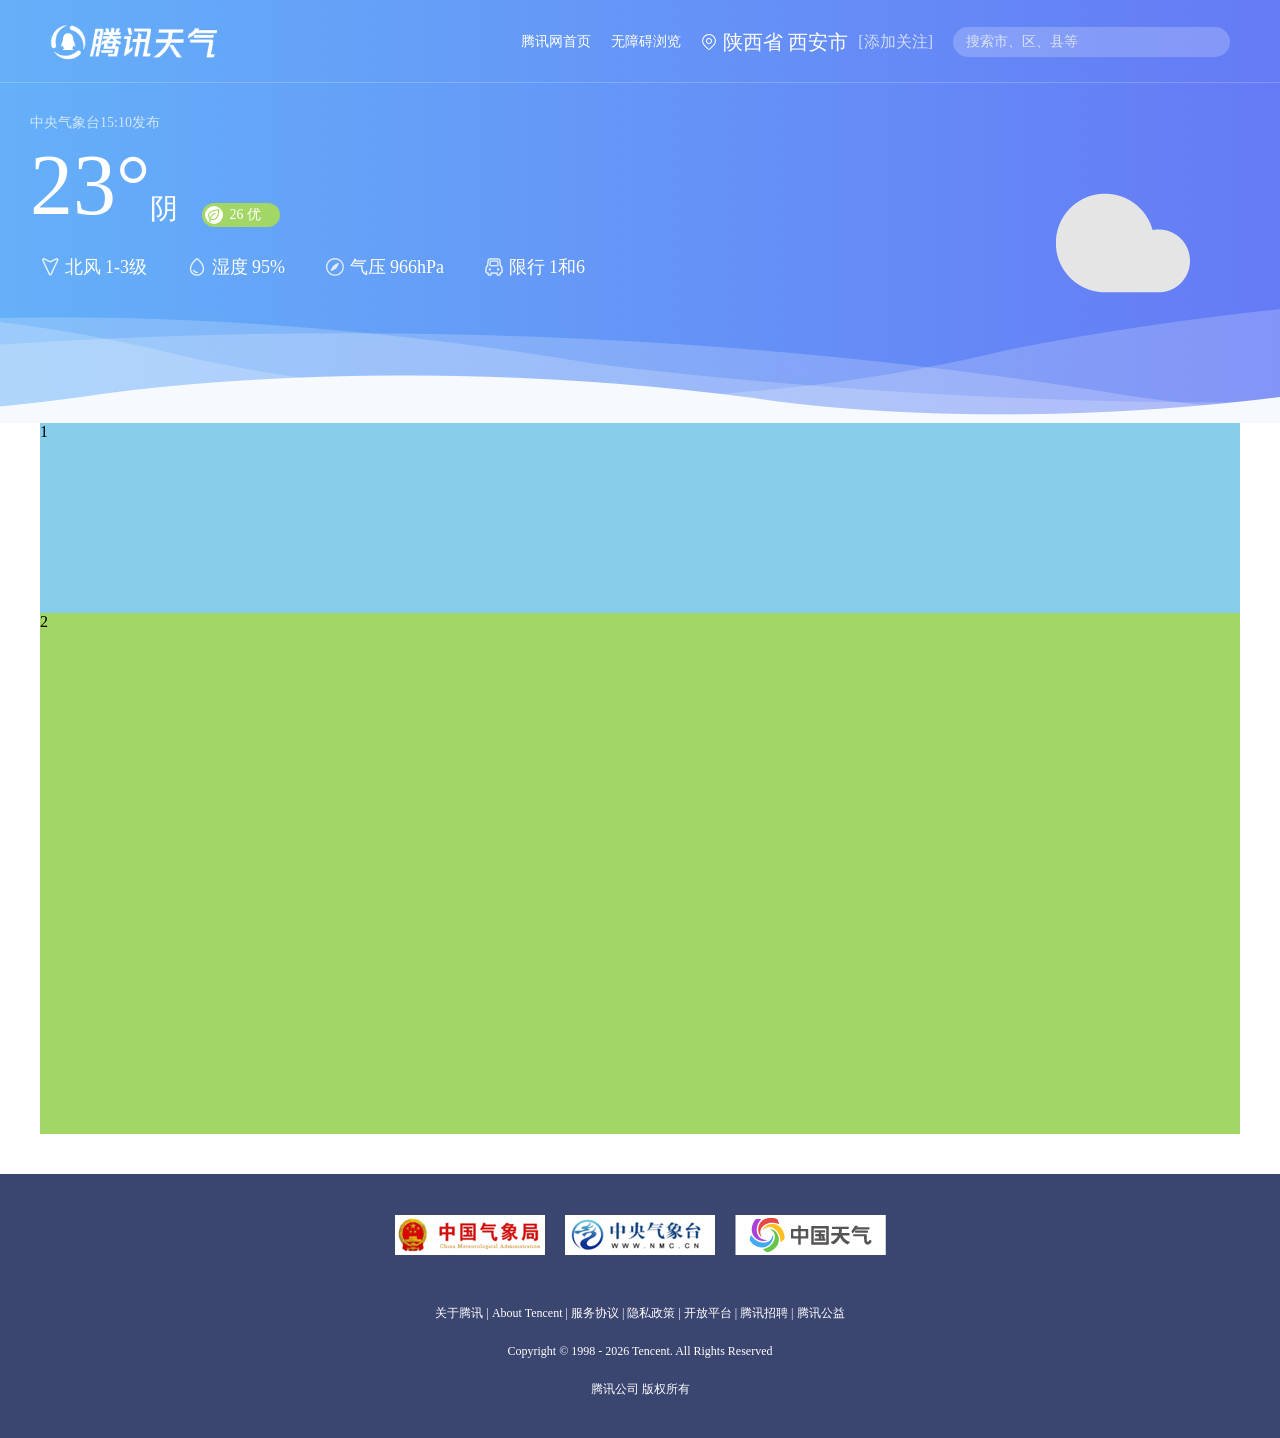
==== index.html @ c6737de8 "first commit" ====
<!DOCTYPE html>
<html lang="en">

<head>
  <meta charset="UTF-8">
  <meta name="viewport" content="width=device-width, initial-scale=1.0">
  <title>腾讯天气</title>
  <link rel="stylesheet" href="./index.css">
</head>

<body>
  <div class="containermax">
    <div class="container0">
      <div class="header">
        <div class="container">
          <div class="header-left">
            <img src="./img/weatherheadLogo.webp" alt="logo" id="logo">
          </div>
          <div class="header-right">
            <a href="//www.qq.com" style="font-size: 14px;">腾讯网首页</a>
            <a href="#" style="font-size: 14px;">无障碍浏览</a>
            <div class="show">
              <img src="./img/1630660669191.png" class="show-icon" alt="">
              <p class="txt-cur-location">陕西省 西安市</p>
              <p class="attention">[添加关注]</p>
            </div>
            <div class="search">
              <input class="search-input" type="text" placeholder="搜索市、区、县等">
            </div>
          </div>
        </div>
      </div>
      <div class="content-wrap">
        <p id="pubTime">中央气象台15:10发布</p>
        <div id="ct-main">
          <p id="temperature">23°</p>
          <p id="weather">阴</p>
          <div class="idlevel">
            <p class="info-aqi">
              <span class="aqi-icon"></span>
              <span class="aqi-num">26</span>
              <span class="aqi-level">优</span>
            </p>
          </div>
        </div>
        <div class="other">
          <p class="item">
            <img src="./img/箭头.png" alt="">
            <span class="txt">北风&nbsp;1-3级</span>
          </p>
          <p class="item">
            <img src="./img/雨滴.png" alt="">
            <span class="txt">湿度&nbsp;95%</span>
          </p>
          <p class="item">
            <img src="./img/气压.png" alt="">
            <span class="txt">气压&nbsp;966hPa</span>
          </p>
          <p class="item">
            <img src="./img/小车.png" alt="">
            <span class="txt">限行&nbsp;1和6</span>
          </p>
        </div>
        <div class="picture">
          <img src="./img/多云.png" alt="">
        </div>
      </div>
    </div>
    <div class="container1">
      1
    </div>
    <div class="container2">
      2
    </div>
    <div class="footer">
      <div class="sponsors">
        <a href="http://www.cma.gov.cn/ " target="_blank">
          <img src="./img/中国气象局.png">
        </a>
        <a href="http://www.nmc.cn/" target="_blank">
          <img src="./img/中央气象台.png">
        </a>
        <a href="http://www.weather.com.cn/" target="_blank">
          <img src="./img/中国天气.png">
        </a>
      </div>
      <div class="tocopyright">
        <div>
          <a href="http://www.tencent.com/" target="_blank" rel="nofollow">关于腾讯</a>
          <span> | </span>
          <a href="http://www.tencent.com/index_e.shtml" target="_blank" rel="nofollow">About Tencent</a>
          <span> | </span>
          <a href="http://new.qq.com/static/contract.shtml" target="_blank" rel="nofollow">服务协议</a>
          <span> | </span>
          <a href="https://privacy.qq.com/mb/policy/tencent-privacypolicy" target="_blank" rel="nofollow">隐私政策</a>
          <span> | </span>
          <a href="http://open.qq.com/" target="_blank" rel="nofollow">开放平台</a>
          <span> | </span>
          <a href="http://hr.tencent.com/" target="_blank" rel="nofollow">腾讯招聘</a>
          <span> | </span>
          <a href="http://gongyi.qq.com/" target="_blank" rel="nofollow">腾讯公益</a>
        </div>
        <div class="en">Copyright © 1998 - 2026 Tencent. All Rights Reserved</div>
        <div>
          <a href="http://www.tencent.com/" target="_blank" rel="nofollow">腾讯公司</a>
          <a href="http://www.tencent.com/zh-cn/le/copyrightstatement.shtml" target="_blank" rel="nofollow">版权所有</a>
        </div>
      </div>
    </div>
  </div>
</body>

</html>
---- index.css ----
* {
  margin: 0;
  padding: 0;
}

a {
  color: #fff;
  text-decoration: none;
}

.containermax {
  width: 100%;
  min-height: 450px;
}

.containermax .container0 {
  background: url(./img/background.jpg) no-repeat center center;
}

.header {
  text-align: right;
  padding-top: 22px;
  height: 60px;
  /* vertical-align: middle; */
  position: relative;
  /* background: linear-gradient(90deg, #60bfff 0%, #4088f8 100%); */
  border-bottom: .1px solid rgba(255, 255, 255, 0.2);
}

.container {
  width: 1200px;
  margin: 0 auto;
  display: flex;
  align-items: center;
  justify-content: space-between;
}

.header-left {
  display: flex;
  align-items: center;
  margin-left: 10px;
}

.header-right {
  display: flex;
  align-items: center;
  gap: 20px;
  margin-right: 10px;
}

#logo {
  height: 40px;
}

.show {
  display: flex;
  align-items: center;
  font-size: 16px;
  color: #fff;
}

.show-icon {
  margin-right: 6px;
}

.show .txt-cur-location {
  font-size: 20px;
  margin-right: 10px;
}

.show .attention {
  color: rgba(255, 255, 255, 0.7);
}

.search .search-input {
  font-family: "Microsoft Yahei";
  border: none;
  background: rgba(255, 255, 255, 0.2);
  border-radius: 49px;
  padding: 5px 13px;
  width: 251px;
  height: 20px;
  color: rgba(255, 255, 255, 0.7);
  line-height: 20px;
  font-size: 14px;
  outline: none;
}

input::placeholder {
  color: rgba(255, 255, 255, 0.7);
}

.containermax .content-wrap {
  /* display: flex; */
  width: 1200px;
  margin: 0 auto;
  height: 310px;
  position: relative;
}

.containermax .content-wrap p#pubTime {
  font-size: 14px;
  color: rgba(255, 255, 255, 0.7);
  height: 19px;
  line-height: 19px;
  margin-bottom: 10px;
  margin-left: -10px;
  margin-top: 30px;
}

#ct-main {
  display: flex;
  /* height: 76px; */
  margin-bottom: 32px;
  vertical-align: bottom;
  /* justify-content: center; */
  margin-left: -10px;
  margin-top: 10px;
}

#ct-main p#temperature {
  display: inline-block;
  font-size: 86px;
  color: #fff;
  height: 86px;
  line-height: 86px;
}

#ct-main p#weather {
  /* display: inline-block; */
  font-size: 28px;
  color: #fff;
  /* line-height: 45px; */
  /* height: 45px; */
  margin-right: 24px;
  /* margin-bottom: 2px; */
  /* margin-bottom: 0px; */
  align-self: flex-end;
}


#ct-main .idlevel {
  display: inline-block;
  position: relative;
  margin-right: 24px;
  cursor: pointer;
  /* background-color: #a3d765; */
  align-self: flex-end;
}

#ct-main .idlevel .info-aqi {
  display: inline-flex;
  align-items: center;
  width: 65px;
  border-radius: 18px;
  font-size: 14px;
  color: #fff;
  background-color: #a3d765;
  padding: 3px 10px 3px 3px;
}

#ct-main .idlevel .info-aqi .aqi-icon {
  width: 18px;
  height: 18px;
  background-image: url(./img/1630660670276.png);
  background-color: #fff;
  background-repeat: no-repeat;
  background-position: center;
  border-radius: 50%;
  margin-right: 6px;
}

#ct-main .idlevel .info-aqi .aqi-num {
  margin-right: 4px;
}

.other {
  display: flex;
  align-items: center;
  gap: 40px;
  margin-top: -5px;
  color: #fff;
  font-size: 18px;
}

.other img,
.other span {
  vertical-align: middle;
}

.content-wrap .picture {
  width: 134px;
  height: 134px;
  position: absolute;
  right: 50px;
  top: 130px;
  transform: translateY(-50%);
}

.container1 {
  width: 1200px;
  height: 190px;
  margin: 0 auto;
  background-color: skyblue;
}

.container2 {
  width: 1200px;
  height: 521px;
  margin: 0 auto;
  background-color: #a3d765;
}

.footer {
  height: 264px;
  margin-top: 40px;
  background-color: #3a4570;
}

.footer .sponsors {
  width: 1260px;
  margin: 0 auto;
  height: 125px;
  display: flex;
  align-items: center;
  justify-content: center;
  gap: 20px;
}

.tocopyright {
  width: 960px;
  margin: 0 auto;
  font-size: 12px;
  line-height: 28px;
  text-align: center;
}

.tocopyright span {
  color: #fff;
}

.tocopyright .en {
  color: #fff;
  margin-top: 10px;
  margin-bottom: 10px;
}
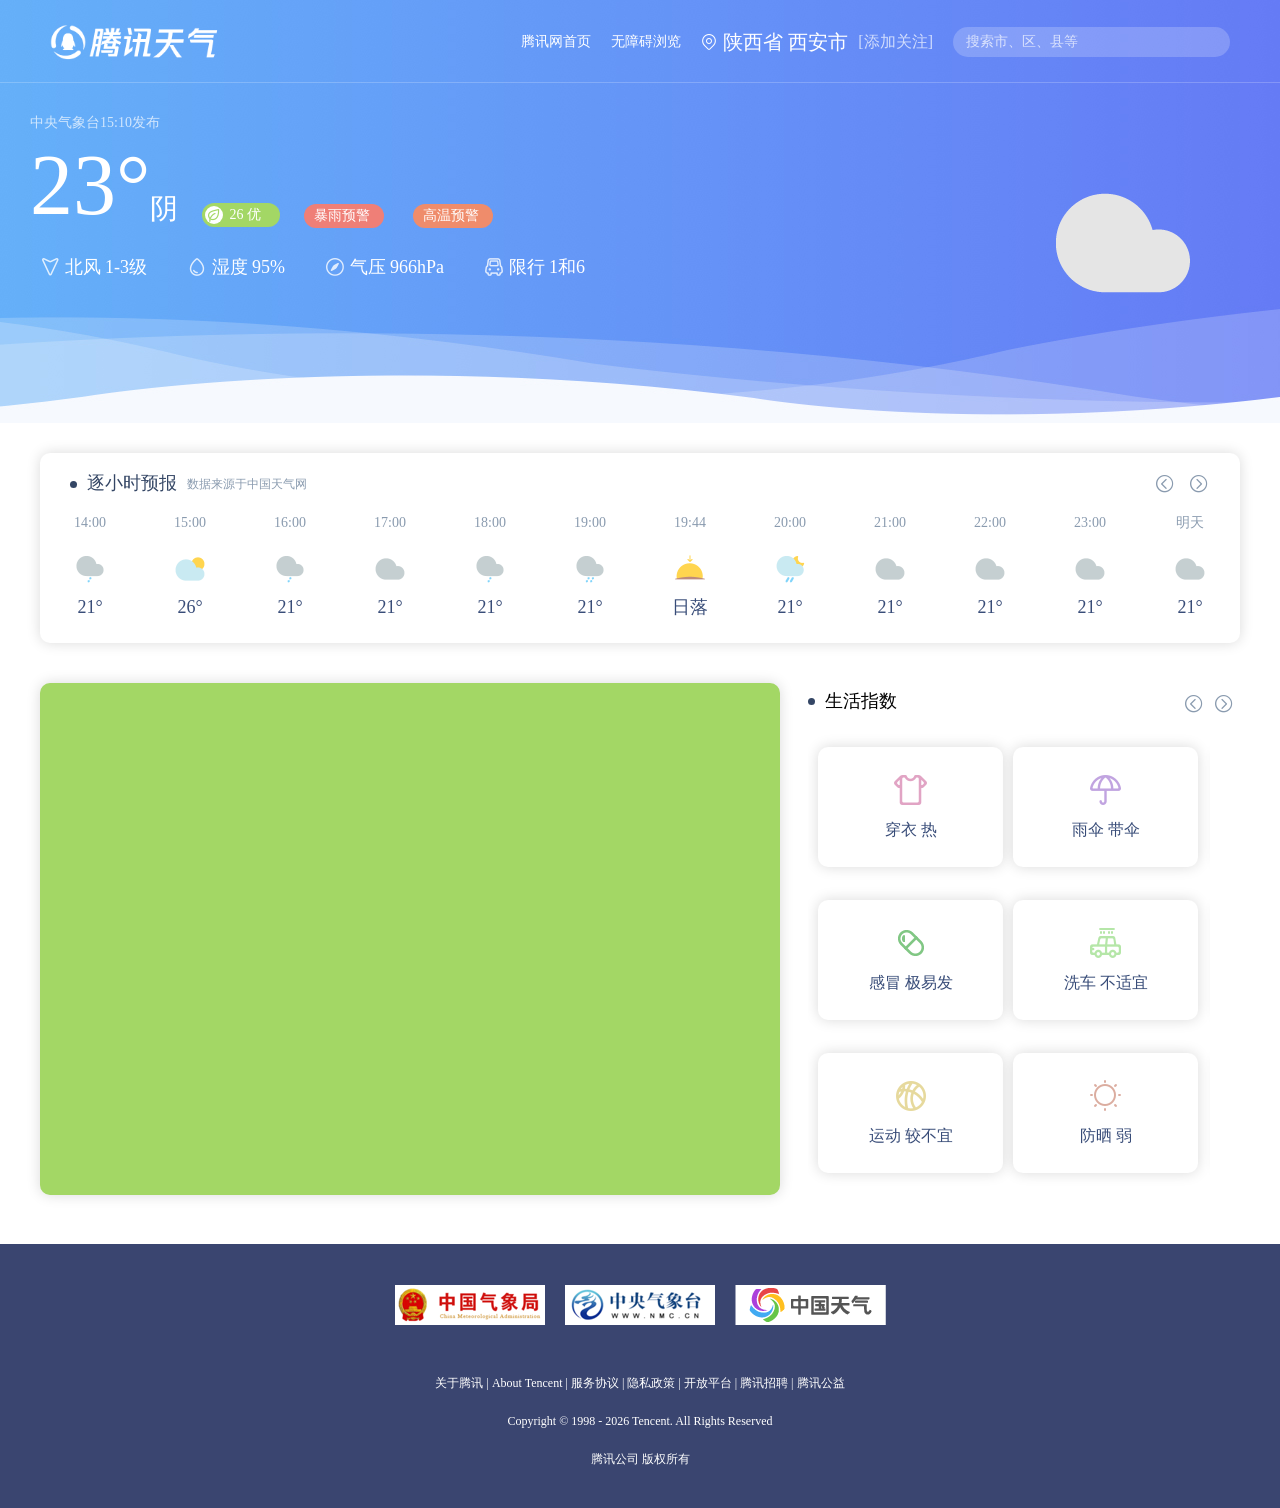
==== commit 922a6cbb: "完成24小时天气，生活指数的css和js部分" ====
--- a/index.html
+++ b/index.html
@@ -6,6 +6,7 @@
   <meta name="viewport" content="width=device-width, initial-scale=1.0">
   <title>腾讯天气</title>
   <link rel="stylesheet" href="./index.css">
+  <link rel="stylesheet" href="./download (9)/font_5219262_quy645chwq/iconfont.css">
 </head>
 
 <body>
@@ -40,6 +41,19 @@
               <span class="aqi-icon"></span>
               <span class="aqi-num">26</span>
               <span class="aqi-level">优</span>
+            </p>
+          </div>
+          <div class="idlevel">
+            <p class="info-aqi rainn">
+              <!-- <span class="aqi-icon"></span> -->
+              <span class="aqi-num">暴雨预警</span>
+            </p>
+          </div>
+          <div class="idlevel">
+            <p class="info-aqi shinee">
+              <!-- <span class="aqi-icon"></span> -->
+              <span class="aqi-num">高温预警</span>
+              <!-- <span class="aqi-level">优</span> -->
             </p>
           </div>
         </div>
@@ -62,16 +76,291 @@
           </p>
         </div>
         <div class="picture">
-          <img src="./img/多云.png" alt="">
+          <img src="./img/大多云.png" alt="">
         </div>
       </div>
     </div>
+
     <div class="container1">
-      1
+      <div class="containerheader">
+        <div class="ctheaderleft">
+          <div class="circle"></div>
+          <h2 id="title">逐小时预报</h2>
+          <a class="txt-source" href="http://www.weather.com.cn/" target="_blank">数据来源于中国天气网</a>
+        </div>
+        <div class="ctheaderright">
+          <span class="iconfont icon-a-danjiantoudaiquanzuo"></span>
+          <span class="iconfont icon-a-danjiantoudaiquanyou"></span>
+        </div>
+      </div>
+      <div class="containerbody">
+        <ol class="ls-weather">
+          <li class="item">
+            <p class="text-time">14:00</p>
+            <img src="./img/weatherday/07小雨.png" alt="小雨" title="小雨" class="icon">
+            <p class="txt-degree">21°</p>
+          </li>
+          <li class="item">
+            <p class="text-time">15:00</p>
+            <img src="./img/weatherday/01多云.png" alt="多云" title="多云" class="icon">
+            <p class="txt-degree">26°</p>
+          </li>
+          <li class="item">
+            <p class="text-time">16:00</p>
+            <img src="./img/weatherday/07小雨.png" alt="小雨" title="小雨" class="icon">
+            <p class="txt-degree">21°</p>
+          </li>
+          <li class="item">
+            <p class="text-time">17:00</p>
+            <img src="./img/weatherday/02阴.png" alt="阴" title="阴" class="icon">
+            <p class="txt-degree">21°</p>
+          </li>
+          <li class="item">
+            <p class="text-time">18:00</p>
+            <img src="./img/weatherday/07小雨.png" alt="小雨" title="小雨" class="icon">
+            <p class="txt-degree">21°</p>
+          </li>
+          <li class="item">
+            <p class="text-time">19:00</p>
+            <img src="./img/weatherday/08中雨.png" alt="中雨" title="中雨" class="icon">
+            <p class="txt-degree">21°</p>
+          </li>
+          <li class="item">
+            <p class="text-time">19:44</p>
+            <img src="./img/set.png" alt="日落" title="日落" class="icon">
+            <p class="txt-degree">日落</p>
+          </li>
+          <li class="item">
+            <p class="text-time">20:00</p>
+            <img src="./img/weathernight/03阵雨.png" alt="阵雨" title="阵雨" class="icon">
+            <p class="txt-degree">21°</p>
+          </li>
+          <li class="item">
+            <p class="text-time">21:00</p>
+            <img src="./img/weathernight/02阴.png" alt="阴" title="阴" class="icon">
+            <p class="txt-degree">21°</p>
+          </li>
+          <li class="item">
+            <p class="text-time">22:00</p>
+            <img src="./img/weathernight/02阴.png" alt="阴" title="阴" class="icon">
+            <p class="txt-degree">21°</p>
+          </li>
+          <li class="item">
+            <p class="text-time">23:00</p>
+            <img src="./img/weathernight/02阴.png" alt="阴" title="阴" class="icon">
+            <p class="txt-degree">21°</p>
+          </li>
+          <li class="item">
+            <p class="text-time">明天</p>
+            <img src="./img/weathernight/02阴.png" alt="阴" title="阴" class="icon">
+            <p class="txt-degree">21°</p>
+          </li>
+          <li class="item">
+            <p class="text-time">01:00</p>
+            <img src="./img/weathernight/02阴.png" alt="阴" title="阴" class="icon">
+            <p class="txt-degree">21°</p>
+          </li>
+          <li class="item">
+            <p class="text-time">02:00</p>
+            <img src="./img/weathernight/02阴.png" alt="阴" title="阴" class="icon">
+            <p class="txt-degree">21°</p>
+          </li>
+          <li class="item">
+            <p class="text-time">03:00</p>
+            <img src="./img/weathernight/02阴.png" alt="阴" title="阴" class="icon">
+            <p class="txt-degree">21°</p>
+          </li>
+          <li class="item">
+            <p class="text-time">04:00</p>
+            <img src="./img/weathernight/02阴.png" alt="阴" title="阴" class="icon">
+            <p class="txt-degree">21°</p>
+          </li>
+          <li class="item">
+            <p class="text-time">05:00</p>
+            <img src="./img/weathernight/02阴.png" alt="阴" title="阴" class="icon">
+            <p class="txt-degree">21°</p>
+          </li>
+          <li class="item">
+            <p class="text-time">05:59</p>
+            <img src="./img/rise.png" alt="日出" title="日出" class="icon">
+            <p class="txt-degree">日出</p>
+          </li>
+          <li class="item">
+            <p class="text-time">06:00</p>
+            <img src="./img/weatherday/02阴.png" alt="阴" title="阴" class="icon">
+            <p class="txt-degree">21°</p>
+          </li>
+          <li class="item">
+            <p class="text-time">07:00</p>
+            <img src="./img/weatherday/01多云.png" alt="多云" title="多云" class="icon">
+            <p class="txt-degree">21°</p>
+          </li>
+          <li class="item">
+            <p class="text-time">08:00</p>
+            <img src="./img/weatherday/01多云.png" alt="多云" title="多云" class="icon">
+            <p class="txt-degree">21°</p>
+          </li>
+          <li class="item">
+            <p class="text-time">09:00</p>
+            <img src="./img/weatherday/00晴.png" alt="晴" title="晴" class="icon">
+            <p class="txt-degree">21°</p>
+          </li>
+          <li class="item">
+            <p class="text-time">10:00</p>
+            <img src="./img/weatherday/00晴.png" alt="晴" title="晴" class="icon">
+            <p class="txt-degree">21°</p>
+          </li>
+          <li class="item">
+            <p class="text-time">11:00</p>
+            <img src="./img/weatherday/00晴.png" alt="晴" title="晴" class="icon">
+            <p class="txt-degree">21°</p>
+          </li>
+          <li class="item">
+            <p class="text-time">12:00</p>
+            <img src="./img/weatherday/00晴.png" alt="晴" title="晴" class="icon">
+            <p class="txt-degree">21°</p>
+          </li>
+          <li class="item">
+            <p class="text-time">13:00</p>
+            <img src="./img/weatherday/00晴.png" alt="晴" title="晴" class="icon">
+            <p class="txt-degree">21°</p>
+          </li>
+        </ol>
+      </div>
     </div>
+
     <div class="container2">
-      2
+      <div class="sevendays"></div>
+      <div class="living">
+        <div class="lvheader">
+          <div class="lvheaderleft">
+            <div class="circle"></div>
+            <h2 class="title">生活指数</h2>
+          </div>
+          <div class="lvheaderright">
+            <span class="iconfont icon-a-danjiantoudaiquanzuo"></span>
+            <span class="iconfont icon-a-danjiantoudaiquanyou"></span>
+          </div>
+        </div>
+        <div class="page-view">
+          <div class="page-wrapper">
+            <ul class="page" id="living1">
+              <li class="item odd">
+                <div class="sub">
+                  <img src="./img/chuanyi.png" alt="" class="icon">
+                  <p class="content">穿衣&nbsp;热</p>
+                </div>
+                <div class="detail">
+                  <div class="details">天气热，建议着短裙、短裤、短薄外套、T恤等夏季服装。</div>
+                </div>
+              </li>
+              <li class="item even">
+                <div class="sub">
+                  <img src="./img/yusan.png" alt="" class="icon">
+                  <p class="content">雨伞&nbsp;带伞</p>
+                </div>
+                <div class="detail">
+                  <div class="details">有降水，请带上雨伞，如果你喜欢雨中漫步，享受大自然给予的温馨和快乐，在短时间外出可收起雨伞。</div>
+                </div>
+              </li>
+              <li class="item odd">
+                <div class="sub">
+                  <img src="./img/ganmao.png" alt="" class="icon">
+                  <p class="content">感冒&nbsp;极易发</p>
+                </div>
+                <div class="detail">
+                  <div class="details">将有一次降温过程，且空气湿度较大，极易发生感冒，请特别注意增加衣服保暖防寒。</div>
+                </div>
+              </li>
+              <li class="item even">
+                <div class="sub">
+                  <img src="./img/car.png" alt="" class="icon">
+                  <p class="content">洗车&nbsp;不适宜</p>
+                </div>
+                <div class="detail">
+                  <div class="details">将有降水，不宜洗车，建议至少1天后再洗车。</div>
+                </div>
+              </li>
+              <li class="item odd">
+                <div class="sub">
+                  <img src="./img/ball.png" alt="" class="icon">
+                  <p class="content">运动&nbsp较不宜</p>
+                </div>
+                <div class="detail">
+                  <div class="details">有降水，推荐您在室内进行低强度运动；若坚持户外运动，须注意选择避雨防滑地点，并携带雨具。</div>
+                </div>
+              </li>
+              <li class="item even">
+                <div class="sub">
+                  <img src="./img/fangshai.png" alt="" class="icon">
+                  <p class="content">防晒&nbsp;弱</p>
+                </div>
+                <div class="detail">
+                  <div class="details">属弱紫外辐射天气，长期在户外，建议涂擦SPF在8-12之间的防晒护肤品。</div>
+                </div>
+              </li>
+            </ul>
+            <ul class="page" id="living2">
+              <li class="item odd">
+                <div class="sub">
+                  <img src="./img/diaoyu.png" alt="" class="icon">
+                  <p class="content">钓鱼&nbsp;较适宜</p>
+                </div>
+                <div class="detail">
+                  <div class="details">较适合垂钓，但天气稍热，会对垂钓产生一定的影响。</div>
+                </div>
+              </li>
+              <li class="item even">
+                <div class="sub">
+                  <img src="./img/travel.png" alt="" class="icon">
+                  <p class="content">旅游&nbsp;适宜</p>
+                </div>
+                <div class="detail">
+                  <div class="details">温度适宜，又有较弱降水和微风作伴，会给您的旅行带来意想不到的景象，适宜旅游，可不要错过机会呦！</div>
+                </div>
+              </li>
+              <li class="item odd">
+                <div class="sub">
+                  <img src="./img/jiaotong.png" alt="" class="icon">
+                  <p class="content">交通&nbsp;一般</p>
+                </div>
+                <div class="detail">
+                  <div class="details">有降水，路面湿滑，刹车距离延长，事故易发期，注意车距，务必小心驾驶。</div>
+                </div>
+              </li>
+              <li class="item even">
+                <div class="sub">
+                  <img src="./img/air.png" alt="" class="icon">
+                  <p class="content">空气污染扩散条件&nbsp;良</p>
+                </div>
+                <div class="detail">
+                  <div class="details">天气热，建议着短裙、短裤、短薄外套、T恤等夏季服装。</div>
+                </div>
+              </li>
+              <li class="item odd">
+                <div class="sub">
+                  <img src="./img/comfort.png" alt="" class="icon">
+                  <p class="content">舒适&nbsp;较不舒适</p>
+                </div>
+                <div class="detail">
+                  <div class="details">白天虽然有雨，但仍无法削弱较高气温带来的暑意，同时降雨造成湿度加大会您感到有些闷热，不很舒适。</div>
+                </div>
+              </li>
+              <li class="item even">
+                <div class="sub">
+                  <img src="./img/liangshai.png" alt="" class="icon">
+                  <p class="content">晾晒&nbsp;不宜</p>
+                </div>
+                <div class="detail">
+                  <div class="details">有降水，不适宜晾晒。若需要晾晒，请在室内准备出充足的空间。</div>
+                </div>
+              </li>
+            </ul>
+          </div>
+        </div>
+      </div>
     </div>
+
     <div class="footer">
       <div class="sponsors">
         <a href="http://www.cma.gov.cn/ " target="_blank">
@@ -108,6 +397,7 @@
       </div>
     </div>
   </div>
+  <script src="./index.js"></script>
 </body>
 
 </html>
--- a/index.css
+++ b/index.css
@@ -159,6 +159,34 @@
   padding: 3px 10px 3px 3px;
 }
 
+#ct-main .idlevel .rainn {
+  background-color: #ef7f77;
+  width: auto;
+  padding: 3px 10px;
+  text-align: center;
+}
+
+#ct-main .idlevel .rainn .aqi-num {
+  display: inline-block;
+  text-align: center;
+}
+
+#ct-main .idlevel .shinee {
+  background-color: #ef8c6b;
+  display: inline-block;
+  margin: 0 auto;
+  margin-left: 5px;
+  width: auto;
+  padding: 3px 10px;
+  text-align: center;
+}
+
+#ct-main .idlevel .shinee .aqi-num {
+  margin-right: 0;
+}
+
+
+
 #ct-main .idlevel .info-aqi .aqi-icon {
   width: 18px;
   height: 18px;
@@ -198,19 +226,331 @@
 }
 
 .container1 {
-  width: 1200px;
-  height: 190px;
-  margin: 0 auto;
-  background-color: skyblue;
-}
+  width: 1140px;
+  height: 143px;
+  margin: 30px auto 40px;
+  background-color: #fff;
+  border-radius: 10px;
+  box-shadow: 0 0 14px 0 rgba(0, 0, 0, 0.15);
+  padding: 20px 30px 27px;
+  overflow: hidden;
+}
+
+.container1 .containerheader {
+  display: flex;
+  align-items: center;
+  justify-content: space-between;
+}
+
+.container1 .containerheader .ctheaderleft {
+  display: flex;
+  align-items: center;
+}
+
+.container1 .containerheader .ctheaderleft .circle {
+  height: 7px;
+  width: 7px;
+  border-radius: 50%;
+  background-color: #344665;
+  margin-right: 10px;
+  margin-top: -20px;
+}
+
+.container1 .containerheader .ctheaderleft h2 {
+  font-size: 18px;
+  color: #344665;
+  height: 21px;
+  line-height: 21px;
+  margin-right: 10px;
+  margin-bottom: 22px;
+  font-weight: 450;
+}
+
+.container1 .containerheader .txt-source {
+  color: #8a9baf;
+  font-size: 12px;
+  height: 21px;
+  line-height: 21px;
+  margin-top: -20px;
+}
+
+.container1 .containerheader .ctheaderright .icon-a-danjiantoudaiquanzuo {
+  margin-right: 8px;
+  width: 22px;
+  height: 22px;
+  /* color: #344665; */
+  color: #8a9baf;
+  /* margin-top: -20px; */
+  position: relative;
+  top: -10px;
+  font-size: 22px;
+  cursor: pointer;
+}
+
+.container1 .containerheader .ctheaderright .icon-a-danjiantoudaiquanyou {
+  display: inline-block;
+  width: 22px;
+  height: 22px;
+  /* color: #344665; */
+  color: #8a9baf;
+  /* margin-top: -20px; */
+  position: relative;
+  top: -10px;
+  font-size: 22px;
+  cursor: pointer;
+}
+
+.container1 .containerheader .ctheaderright .icon-a-danjiantoudaiquanzuo:hover,
+.container1 .containerheader .ctheaderright .icon-a-danjiantoudaiquanyou:hover {
+  color: #333;
+}
+
+.containerbody {
+  display: flex;
+  align-items: center;
+  justify-content: flex-start;
+  overflow: hidden;
+}
+
+ol,
+ul {
+  list-style: none;
+  display: flex;
+  align-items: center;
+  justify-content: center;
+}
+
+.container1 .containerbody .ls-weather {
+  display: flex;
+  gap: 60px;
+  width: max-content;
+  transition: transform 1.5s ease;
+}
+
+.container1 .containerbody .ls-weather .item {
+  position: relative;
+  /* display: flex; */
+  /* align-items: center;
+  justify-content: center; */
+  width: 40px;
+  height: 100px;
+  flex-shrink: 0;
+  text-align: center;
+  background-repeat: no-repeat;
+}
+
+.container1 .containerbody .ls-weather .item .text-time {
+  width: 40px;
+  height: 14px;
+  font-size: 14px;
+  color: #8a9baf;
+  line-height: 14px;
+  margin-bottom: 24px;
+}
+
+.container1 .containerbody .ls-weather .item img {
+  display: block;
+  height: 30px;
+  width: 30px;
+  margin: 0 auto;
+  margin-bottom: 16px;
+}
+
+.container1 .containerbody .ls-weather .item .txt-degree {
+  font-size: 18px;
+  color: #384c78;
+  line-height: 14px;
+}
+
 
 .container2 {
+  display: flex;
+  /* align-items: center; */
+  /* justify-content: center; */
   width: 1200px;
   height: 521px;
   margin: 0 auto;
+  margin-bottom: 35px;
+  /* background-color: #a3d765; */
+}
+
+.container2 .sevendays {
+  width: 740px;
+  height: 492px;
+  padding: 20px 0 0;
+  border-radius: 10px;
+  /* background-color: #fff; */
   background-color: #a3d765;
-}
-
+  box-shadow: 0 0 14px 0 rgba(0, 0, 0, 0.15);
+}
+
+.container2 .living {
+  width: 430px;
+  position: relative;
+  display: flex;
+  flex-direction: column;
+  /* align-items: center; */
+  justify-content: flex-start;
+}
+
+.container2 .living .lvheader {
+  display: flex;
+  width: 100%;
+  /* align-items: center; */
+  justify-content: space-between;
+}
+
+.container2 .living .lvheaderleft {
+  display: flex;
+  /* align-items: center; */
+}
+
+.container2 .living .circle {
+  height: 7px;
+  width: 7px;
+  border-radius: 50%;
+  background-color: #344665;
+  margin-left: 28px;
+  margin-right: 10px;
+  margin-top: 15px;
+}
+
+.container2 .living .lvheaderleft h2 {
+  font-size: 18px;
+  /* color: #344665; */
+  width: 109px;
+  height: 36px;
+  line-height: 36px;
+  margin-right: 10px;
+  margin-bottom: 22px;
+  font-weight: 400;
+}
+
+.container2 .living .lvheaderright {
+  display: flex;
+  margin-right: -25px;
+  /* right: 28px; */
+  /* margin-right: -28px; */
+}
+
+.container2 .living .lvheaderright .icon-a-danjiantoudaiquanzuo {
+  margin-right: 8px;
+  width: 22px;
+  height: 22px;
+  /* color: #344665; */
+  color: #8a9baf;
+  /* margin-top: -20px; */
+  position: relative;
+  top: 10px;
+  font-size: 22px;
+  cursor: pointer;
+}
+
+.container2 .living .lvheaderright .icon-a-danjiantoudaiquanyou {
+  display: inline-block;
+  width: 22px;
+  height: 22px;
+  /* color: #344665; */
+  color: #8a9baf;
+  /* margin-top: -20px; */
+  position: relative;
+  top: 10px;
+  font-size: 22px;
+  cursor: pointer;
+}
+
+.container2 .living .lvheaderright .icon-a-danjiantoudaiquanzuo:hover,
+.container2 .living .lvheaderright .icon-a-danjiantoudaiquanyou:hover {
+  color: #333;
+}
+
+.container2 .living .page-view {
+  overflow: hidden;
+  margin-left: 28px;
+  margin-top: -16px;
+}
+
+.container2 .living .page-view .page-wrapper {
+  display: flex;
+  transition: transform 2s ease;
+}
+
+.container2 .living .page-wrapper .page {
+  display: grid;
+  grid-template-columns: repeat(2, 1fr);
+  grid-template-rows: repeat(3, 1fr);
+  gap: 10px;
+  padding: 10px;
+  box-sizing: border-box;
+  flex-shrink: 0;
+  width: 400px;
+  height: 470px;
+  /* background-color: pink; */
+}
+
+.container2 .living .page .item {
+  display: grid;
+  grid-template-areas: "stack";
+  background-color: #fff;
+  box-shadow: 0 0 14px 0 rgba(0, 0, 0, .15);
+  border-radius: 10px;
+  text-align: center;
+  height: 120px;
+  overflow: hidden;
+}
+
+.container2 .living .page .item .sub {
+  grid-area: stack;
+  display: flex;
+  flex-direction: column;
+  justify-content: center;
+  align-items: center;
+  transition: transform 0.5s ease;
+}
+
+.container2 .living .page .item:hover .sub {
+  transform: translateY(-100%);
+}
+
+.container2 .living .page .item .icon {
+  height: 34px;
+  width: 34px;
+  display: block;
+  margin: 0 auto 12px;
+}
+
+.container2 .living .page .item .content {
+  font-size: 16px;
+  color: #384c78;
+  line-height: 22px;
+}
+
+.container2 .living .page .item .detail {
+  grid-area: stack;
+  display: flex;
+  align-items: center;
+  justify-content: center;
+  padding: 10px;
+  transform: translateY(100%);
+  transition: transform 0.5s ease;
+}
+
+.container2 .living .page .item:hover .detail {
+  transform: translateY(0);
+}
+
+.container2 .living .page .item .detail .details {
+  vertical-align: middle;
+  text-align: justify;
+  display: table-cell;
+  font-size: 13px;
+  color: #384c78;
+  line-height: 1.5;
+  overflow: hidden;
+  text-overflow: ellipsis;
+}
+
+/* -------------- */
 .footer {
   height: 264px;
   margin-top: 40px;
--- a/download (9)/font_5219262_quy645chwq/iconfont.css
+++ b/download (9)/font_5219262_quy645chwq/iconfont.css
@@ -0,0 +1,23 @@
+@font-face {
+  font-family: "iconfont"; /* Project id 5219262 */
+  src: url('iconfont.woff2?t=1785812095520') format('woff2'),
+       url('iconfont.woff?t=1785812095520') format('woff'),
+       url('iconfont.ttf?t=1785812095520') format('truetype');
+}
+
+.iconfont {
+  font-family: "iconfont" !important;
+  font-size: 16px;
+  font-style: normal;
+  -webkit-font-smoothing: antialiased;
+  -moz-osx-font-smoothing: grayscale;
+}
+
+.icon-a-danjiantoudaiquanzuo:before {
+  content: "\e60f";
+}
+
+.icon-a-danjiantoudaiquanyou:before {
+  content: "\e61f";
+}
+
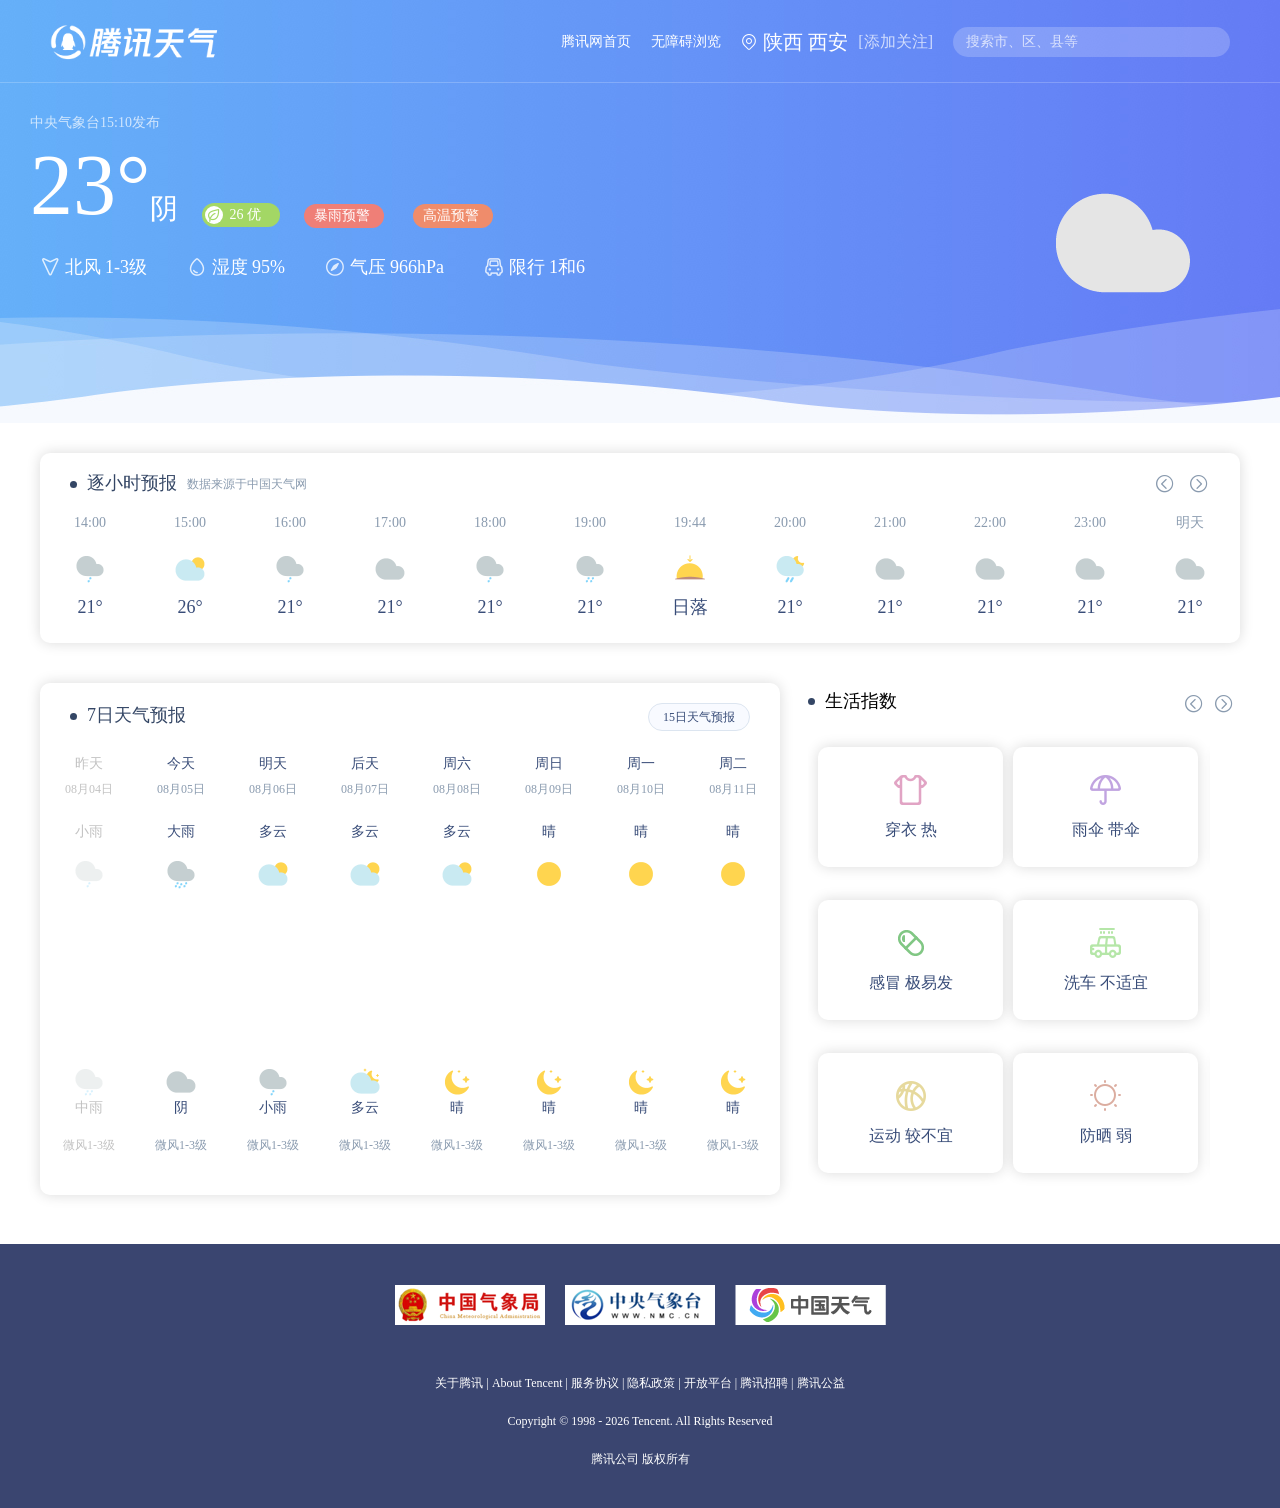
==== commit 38ac3c40: "静态页面搭建" ====
--- a/index.html
+++ b/index.html
@@ -24,9 +24,40 @@
               <img src="./img/1630660669191.png" class="show-icon" alt="">
               <p class="txt-cur-location">陕西省 西安市</p>
               <p class="attention">[添加关注]</p>
+              <div class="follow-popup">
+                <div class="follow-title">关注的城市</div>
+                <div class="follow-list"></div>
+              </div>
+              <div class="follow-limit-popup">最多只能添加5个城市</div>
             </div>
             <div class="search">
               <input class="search-input" type="text" placeholder="搜索市、区、县等">
+              <div class="search-dropdown">
+                <div class="sd-normal">
+                  <div class="sd-section">
+                    <div class="sd-title">当前定位</div>
+                    <div class="sd-current">
+                      <span class="sd-city-name">西安市</span>
+                      <img src="./img/位置.png" class="sd-loc-icon" alt="">
+                    </div>
+                  </div>
+                  <div class="sd-section sd-history-section">
+                    <div class="sd-title-row">
+                      <span class="sd-title">历史记录</span>
+                      <span class="sd-clear">清除</span>
+                    </div>
+                    <div class="sd-city-grid sd-history-grid">
+                    </div>
+                  </div>
+                  <div class="sd-section another">
+                    <div class="sd-title">热门城市</div>
+                    <div class="sd-city-grid sd-hot-grid">
+                    </div>
+                  </div>
+                </div>
+                <div class="sd-search" style="display:none">
+                </div>
+              </div>
             </div>
           </div>
         </div>
@@ -42,6 +73,45 @@
               <span class="aqi-num">26</span>
               <span class="aqi-level">优</span>
             </p>
+            <div class="popwindow">
+              <div class="header">空气质量指数 26&nbsp;优</div>
+              <div class="detail">
+                <div class="inner">
+                  <table id="tb-detail">
+                    <tbody>
+                      <tr class="linel">
+                        <td>
+                          <p class="val">5</p>
+                          <p class="titl">PM2.5</p>
+                        </td>
+                        <td class="nth-2">
+                          <p class="val">10</p>
+                          <p class="titl">PM10</p>
+                        </td>
+                        <td>
+                          <p class="val">4</p>
+                          <p class="titl">SO2</p>
+                        </td>
+                      </tr>
+                      <tr class>
+                        <td>
+                          <p class="val">12</p>
+                          <p class="titl">NO2</p>
+                        </td>
+                        <td class="nth-2">
+                          <p class="val">44</p>
+                          <p class="titl">03</p>
+                        </td>
+                        <td>
+                          <p class="val">0.7</p>
+                          <p class="titl">CO</p>
+                        </td>
+                      </tr>
+                    </tbody>
+                  </table>
+                </div>
+              </div>
+            </div>
           </div>
           <div class="idlevel">
             <p class="info-aqi rainn">
@@ -230,7 +300,122 @@
     </div>
 
     <div class="container2">
-      <div class="sevendays"></div>
+      <div class="sevendays">
+        <a id="link-15" href="http://www.weather.com.cn/weather15d/101110101.shtml" data-boss="swryb"
+          target="_blank">15日天气预报</a>
+        <h2 class="title">
+          <div class="circle"></div>
+          <div class="txt">7日天气预报</div>
+        </h2>
+        <div class="ctweather">
+          <ol id="lsweatherday">
+            <li class="item first" style="width: 92px">
+              <p class="day">昨天</p>
+              <p class="date">08月04日</p>
+              <div class="ctdaytime">
+                <p class="weather">小雨</p>
+                <img class="icon" src="./img/weatherday/07小雨.png" alt="小雨" title="小雨">
+              </div>
+              <div class="ct-night">
+                <img class="icon" src="./img/weathernight/08中雨.png" alt="中雨" title="中雨">
+                <p class="weather">中雨</p>
+              </div>
+              <p class="wind">微风1-3级</p>
+            </li>
+            <li class="item second" style="width: 92px">
+              <p class="day">今天</p>
+              <p class="date">08月05日</p>
+              <div class="ctdaytime">
+                <p class="weather">大雨</p>
+                <img class="icon" src="./img/weatherday/09大雨.png" alt="大雨" title="大雨">
+              </div>
+              <div class="ct-night">
+                <img class="icon" src="./img/weathernight/02阴.png" alt="阴" title="阴">
+                <p class="weather">阴</p>
+              </div>
+              <p class="wind">微风1-3级</p>
+            </li>
+            <li class="item" style="width: 92px">
+              <p class="day">明天</p>
+              <p class="date">08月06日</p>
+              <div class="ctdaytime">
+                <p class="weather">多云</p>
+                <img class="icon" src="./img/weatherday/01多云.png" alt="多云" title="多云">
+              </div>
+              <div class="ct-night">
+                <img class="icon" src="./img/weathernight/07小雨.png" alt="小雨" title="小雨">
+                <p class="weather">小雨</p>
+              </div>
+              <p class="wind">微风1-3级</p>
+            </li>
+            <li class="item" style="width: 92px">
+              <p class="day">后天</p>
+              <p class="date">08月07日</p>
+              <div class="ctdaytime">
+                <p class="weather">多云</p>
+                <img class="icon" src="./img/weatherday/01多云.png" alt="多云" title="多云">
+              </div>
+              <div class="ct-night">
+                <img class="icon" src="./img/weathernight/01多云.png" alt="多云" title="多云">
+                <p class="weather">多云</p>
+              </div>
+              <p class="wind">微风1-3级</p>
+            </li>
+            <li class="item" style="width: 92px">
+              <p class="day">周六</p>
+              <p class="date">08月08日</p>
+              <div class="ctdaytime">
+                <p class="weather">多云</p>
+                <img class="icon" src="./img/weatherday/01多云.png" alt="多云" title="多云">
+              </div>
+              <div class="ct-night">
+                <img class="icon" src="./img/weathernight/00晴.png" alt="晴" title="晴">
+                <p class="weather">晴</p>
+              </div>
+              <p class="wind">微风1-3级</p>
+            </li>
+            <li class="item" style="width: 92px">
+              <p class="day">周日</p>
+              <p class="date">08月09日</p>
+              <div class="ctdaytime">
+                <p class="weather">晴</p>
+                <img class="icon" src="./img/weatherday/00晴.png" alt="晴" title="晴">
+              </div>
+              <div class="ct-night">
+                <img class="icon" src="./img/weathernight/00晴.png" alt="晴" title="晴">
+                <p class="weather">晴</p>
+              </div>
+              <p class="wind">微风1-3级</p>
+            </li>
+            <li class="item" style="width: 92px">
+              <p class="day">周一</p>
+              <p class="date">08月10日</p>
+              <div class="ctdaytime">
+                <p class="weather">晴</p>
+                <img class="icon" src="./img/weatherday/00晴.png" alt="晴" title="晴">
+              </div>
+              <div class="ct-night">
+                <img class="icon" src="./img/weathernight/00晴.png" alt="晴" title="晴">
+                <p class="weather">晴</p>
+              </div>
+              <p class="wind">微风1-3级</p>
+            </li>
+            <li class="item" style="width: 92px">
+              <p class="day">周二</p>
+              <p class="date">08月11日</p>
+              <div class="ctdaytime">
+                <p class="weather">晴</p>
+                <img class="icon" src="./img/weatherday/00晴.png" alt="晴" title="晴">
+              </div>
+              <div class="ct-night">
+                <img class="icon" src="./img/weathernight/00晴.png" alt="晴" title="晴">
+                <p class="weather">晴</p>
+              </div>
+              <p class="wind">微风1-3级</p>
+            </li>
+          </ol>
+        </div>
+      </div>
       <div class="living">
         <div class="lvheader">
           <div class="lvheaderleft">
@@ -397,6 +582,7 @@
       </div>
     </div>
   </div>
+  <script src="./api.js"></script>
   <script src="./index.js"></script>
 </body>
 
--- a/index.css
+++ b/index.css
@@ -57,6 +57,7 @@
   align-items: center;
   font-size: 16px;
   color: #fff;
+  position: relative;
 }
 
 .show-icon {
@@ -70,6 +71,151 @@
 
 .show .attention {
   color: rgba(255, 255, 255, 0.7);
+}
+
+.show .attention:hover {
+  color: #fff;
+  cursor: pointer;
+}
+
+/* 关注城市弹出框 */
+.follow-popup {
+  display: none;
+  position: absolute;
+  top: 100%;
+  left: 0;
+  margin-top: 5px;
+  width: 418px;
+  min-height: 86px;
+  background: #fff;
+  border-radius: 5px;
+  box-shadow: 0 4px 16px rgba(0, 0, 0, 0.12);
+  z-index: 100;
+  padding-bottom: 10px;
+}
+
+.follow-title {
+  text-align: left;
+  font-size: 12px;
+  color: #9f9f9f;
+  height: 17px;
+  line-height: 17px;
+  margin-left: 15px;
+  padding-top: 10px;
+}
+
+.follow-row {
+  display: flex;
+  align-items: center;
+  height: 32px;
+  line-height: 32px;
+  padding-left: 15px;
+  padding-right: 25px;
+  font-size: 14px;
+  color: #555;
+  letter-spacing: 0;
+  position: relative;
+  text-align: left;
+}
+
+.follow-row:hover {
+  background: #ebeef2;
+}
+
+.follow-city {
+  width: 116px;
+  flex-shrink: 0;
+}
+
+.follow-weather {
+  flex: 1;
+  text-align: center;
+}
+
+.follow-weather-icon {
+  vertical-align: middle;
+  height: 20px;
+  margin-right: 4px;
+}
+
+.follow-temp {
+  width: 116px;
+  flex-shrink: 0;
+  text-align: right;
+}
+
+.follow-default-btn {
+  font-size: 12px;
+  color: #777;
+  background: #f7f7f7;
+  border: 1px solid #cecece;
+  border-radius: 4px;
+  height: 18px;
+  line-height: 18px;
+  padding: 0 4px;
+  margin-left: 5px;
+  display: none;
+  cursor: pointer;
+  vertical-align: middle;
+  white-space: nowrap;
+}
+
+.follow-default-btn::before {
+  content: "设为默认";
+}
+
+.follow-row:hover .follow-default-btn {
+  display: inline-block;
+}
+
+.follow-row.is-default .follow-default-btn {
+  display: inline-block;
+  border-color: skyblue;
+  color: skyblue;
+}
+
+.follow-row.is-default:hover .follow-default-btn {
+  border-color: #cecece;
+  color: #777;
+}
+
+.follow-row.is-default .follow-default-btn::before {
+  content: "默认";
+}
+
+.follow-row.is-default:hover .follow-default-btn::before {
+  content: "取消默认";
+}
+
+.follow-trash {
+  display: none;
+  position: absolute;
+  right: 5px;
+  top: 50%;
+  height: 15px;
+  width: 15px;
+  transform: translateY(-50%);
+  cursor: pointer;
+}
+
+.follow-row:hover .follow-trash {
+  display: block;
+}
+
+.follow-limit-popup {
+  display: none;
+  position: absolute;
+  top: 100%;
+  left: 0;
+  margin-top: 5px;
+  background: #fff;
+  border-radius: 5px;
+  padding: 10px 20px;
+  font-size: 14px;
+  color: #555;
+  box-shadow: 0 4px 16px rgba(0, 0, 0, 0.12);
+  z-index: 101;
+  white-space: nowrap;
 }
 
 .search .search-input {
@@ -90,6 +236,194 @@
   color: rgba(255, 255, 255, 0.7);
 }
 
+.search {
+  position: relative;
+}
+
+.search-dropdown {
+  position: absolute;
+  top: calc(100% + 5px);
+  left: 0;
+  width: 277px;
+  height: 374px;
+  background: #fff;
+  border-radius: 6px;
+  box-shadow: 0 4px 16px rgba(0, 0, 0, 0.12);
+  padding: 24px 0;
+  display: none;
+  z-index: 100;
+  box-sizing: border-box;
+  overflow: hidden;
+}
+
+.search-dropdown.show {
+  display: block;
+}
+
+.sd-section {
+  margin-bottom: 24px;
+}
+
+.sd-section:last-child {
+  margin-bottom: 0;
+}
+
+.sd-title {
+  font-size: 12px;
+  color: #9f9f9f;
+  height: 10px;
+  line-height: 10px;
+  margin-bottom: 8px;
+  margin-top: 2px;
+  clear: both;
+  padding: 0 12px;
+  text-align: left;
+}
+
+.sd-title-row {
+  clear: both;
+  overflow: hidden;
+}
+
+.sd-title-row .sd-title {
+  float: left;
+  /* margin-top: 10px; */
+}
+
+.sd-clear {
+  float: right;
+  width: 40px;
+  height: 18px;
+  line-height: 18px;
+  text-align: center;
+  border-radius: 9px;
+  background-color: #f0f0f0;
+  font-size: 12px;
+  color: #868686;
+  cursor: pointer;
+  margin-right: 12px;
+  margin-top: 2px;
+}
+
+/* .sd-clear:hover {
+  background-color: #e5e5e5;
+  color: #555;
+} */
+
+.sd-current {
+  height: 28px;
+  line-height: 28px;
+  padding-left: 12px;
+  clear: both;
+  text-align: left;
+}
+
+.sd-current .sd-city-name {
+  font-size: 14px;
+  color: #384c78;
+  cursor: pointer;
+}
+
+.sd-current .sd-loc-icon {
+  width: 12px;
+  height: 12px;
+  vertical-align: middle;
+  margin-left: 4px;
+  cursor: pointer;
+}
+
+.sd-city-grid {
+  clear: both;
+  overflow: hidden;
+}
+
+/* 历史记录为空时保留位置（不塌陷） */
+.sd-history-grid {
+  min-height: 25px;
+}
+
+.sd-city {
+  float: left;
+  width: 25%;
+  height: 25px;
+  line-height: 25px;
+  cursor: pointer;
+  overflow: hidden;
+  text-overflow: ellipsis;
+  white-space: nowrap;
+  padding-left: 12px;
+  box-sizing: border-box;
+  font-size: 14px;
+  color: #384c78;
+  text-align: left;
+}
+
+/* .another {
+  margin-bottom: 22px;
+} */
+
+.sd-city:hover {
+  background-color: #ebeef2;
+  border-radius: 5px;
+}
+
+/* 搜索模式：下拉框高度自适应 */
+.search-dropdown.searching {
+  height: auto;
+  padding: 0;
+}
+
+.search-dropdown.searching .sd-normal {
+  display: none;
+}
+
+.search-dropdown.searching .sd-search {
+  display: block;
+}
+
+/* 搜索结果项：每个 50px 高 */
+.sd-search-item {
+  height: 50px;
+  line-height: 50px;
+  padding: 0 18px;
+  cursor: pointer;
+  font-size: 14px;
+  color: #384c78;
+  text-align: left;
+  border-bottom: 1px solid #f0f0f0;
+  box-sizing: border-box;
+  overflow: hidden;
+  text-overflow: ellipsis;
+  white-space: nowrap;
+}
+
+.sd-search-item:last-child {
+  border-bottom: none;
+}
+
+.sd-search-item:hover {
+  background-color: #ebeef2;
+}
+
+.sd-search-item .ssi-name {
+  font-size: 14px;
+  color: #384c78;
+}
+
+.sd-search-item .ssi-adm {
+  font-size: 12px;
+  color: #9f9f9f;
+  margin-left: 8px;
+}
+
+/* 无结果提示 */
+.sd-no-result {
+  padding: 20px 18px;
+  text-align: center;
+  font-size: 14px;
+  color: #9f9f9f;
+}
+
 .containermax .content-wrap {
   /* display: flex; */
   width: 1200px;
@@ -159,6 +493,104 @@
   padding: 3px 10px 3px 3px;
 }
 
+.popwindow {
+  position: absolute;
+  display: none;
+  z-index: 2;
+  height: 169px;
+  width: 254px;
+  top: 36px;
+  left: 50%;
+  margin-left: -127px;
+}
+
+.idlevel:hover .popwindow {
+  display: block;
+}
+
+.idlevel .header {
+  background-color: #a3d765;
+}
+
+.popwindow .header {
+  border-radius: 6px 6px 6px 6px;
+  height: 42px;
+  line-height: 42px;
+  padding-top: 0;
+  font-size: 18px;
+  color: #fff;
+  text-align: center;
+}
+
+.popwindow .header:before {
+  content: '';
+  display: block;
+  position: absolute;
+  width: 0;
+  height: 0;
+  border-left: 7px solid transparent;
+  border-right: 7px solid transparent;
+  border-bottom: 7px solid #a3d765;
+  top: -5px;
+  left: 50%;
+  margin-left: -7px;
+}
+
+.popwindow .detail {
+  min-height: 126px;
+  overflow-y: hidden;
+  padding: 0 10px 10px 10px;
+  margin: 0 -10px;
+}
+
+.popwindow .detail .inner {
+  background: #fff;
+  border-radius: 0px 0px 6px 6px;
+  overflow: hidden;
+  box-shadow: 0 4px 10px 0 rgba(0, 0, 0, .1);
+}
+
+tbody {
+  display: table-row-group;
+  vertical-align: middle;
+  unicode-bidi: isolate;
+  border-color: inherit;
+}
+
+#tb-detail {
+  width: 100%;
+  table-layout: fixed;
+  border-collapse: collapse;
+  border: 1px solid #efefef;
+  text-align: center;
+}
+
+#tb-detail td {
+  border: 1px solid #efefef;
+  text-align: center;
+  vertical-align: middle;
+}
+
+.popwindow .tb-detail .linel {
+  border-radius: 1px solid #efefef;
+}
+
+#tb-detail tr {
+  height: 65px;
+}
+
+.popwindow .val {
+  font-size: 14px;
+  color: #555;
+  line-height: 24px;
+}
+
+.popwindow .titl {
+  font-size: 12px;
+  color: #9f9f9f;
+  line-height: 24px;
+}
+
 #ct-main .idlevel .rainn {
   background-color: #ef7f77;
   width: auto;
@@ -380,8 +812,123 @@
   padding: 20px 0 0;
   border-radius: 10px;
   /* background-color: #fff; */
-  background-color: #a3d765;
+  /* background-color: #a3d765; */
   box-shadow: 0 0 14px 0 rgba(0, 0, 0, 0.15);
+}
+
+.container2 .sevendays .ctweather {
+  margin-left: 2px;
+}
+
+.container2 .sevendays #link-15 {
+  float: right;
+  background: #f8faff;
+  border: 1px solid #dce5f0;
+  border-radius: 37px;
+  font-size: 12px;
+  color: #384c78;
+  line-height: 26px;
+  height: 26px;
+  width: 100px;
+  text-align: center;
+  margin-right: 30px;
+}
+
+.sevendays #link-15:hover {
+  background-color: #eef0f6;
+  border: 1px solid #e9e9e9;
+  color: #868686;
+}
+
+.container2 .title {
+  display: flex;
+  /* align-items: center;
+  justify-content: center; */
+}
+
+.sevendays .title {
+  font-size: 18px;
+  color: #344665;
+  line-height: 25px;
+  height: 25px;
+  margin-bottom: 18px;
+  margin-left: 30px;
+}
+
+.sevendays .title .txt {
+  font-weight: 400;
+}
+
+.container2 .title .circle {
+  height: 7px;
+  width: 7px;
+  border-radius: 50%;
+  background-color: #344665;
+  margin-right: 10px;
+  margin-top: 10px;
+}
+
+.sevendays .item {
+  width: 92px;
+  text-align: center;
+  float: left;
+  background-repeat: no-repeat;
+  background-position: right;
+  position: relative;
+  padding: 11px 0 25px;
+}
+
+.sevendays .item .day {
+  font-size: 14px;
+  color: #384c78;
+  margin-bottom: 12px;
+  height: 14px;
+  line-height: 14px;
+}
+
+.sevendays .item.first .day {
+  color: #c2c2c2;
+}
+
+.sevendays .item .date {
+  font-size: 12px;
+  color: #8a9baf;
+  margin-bottom: 30px;
+  height: 12px;
+  line-height: 12px;
+}
+
+.sevendays .item.first .date {
+  color: #c2c2c2;
+}
+
+.sevendays .item .ctdaytime .weather {
+  margin-bottom: 20px;
+  font-size: 14px;
+  color: #384c78;
+  line-height: 14px;
+  height: 14px;
+  /* text-align: center; */
+}
+
+.sevendays .item.first .ctdaytime .weather {
+  color: #c2c2c2;
+}
+
+.ctweather .item.first .icon {
+  opacity: 0.3;
+}
+
+.ctweather .item .icon {
+  display: inline-block;
+  height: 30px;
+  width: 30px;
+  border: none;
+}
+
+.ctweather .ct-night {
+  margin-top: 174px;
+  margin-bottom: 24px;
 }
 
 .container2 .living {
@@ -391,6 +938,28 @@
   flex-direction: column;
   /* align-items: center; */
   justify-content: flex-start;
+}
+
+.sevendays .item .weather {
+  font-size: 14px;
+  color: #384c78;
+  line-height: 14px;
+  height: 14px;
+}
+
+.sevendays .item.first .weather {
+  color: #c2c2c2;
+}
+
+.sevendays .item .wind {
+  font-size: 12px;
+  color: #8a9baf;
+  line-height: 12px;
+  height: 12px;
+}
+
+.sevendays .item.first .wind {
+  color: #c2c2c2;
 }
 
 .container2 .living .lvheader {
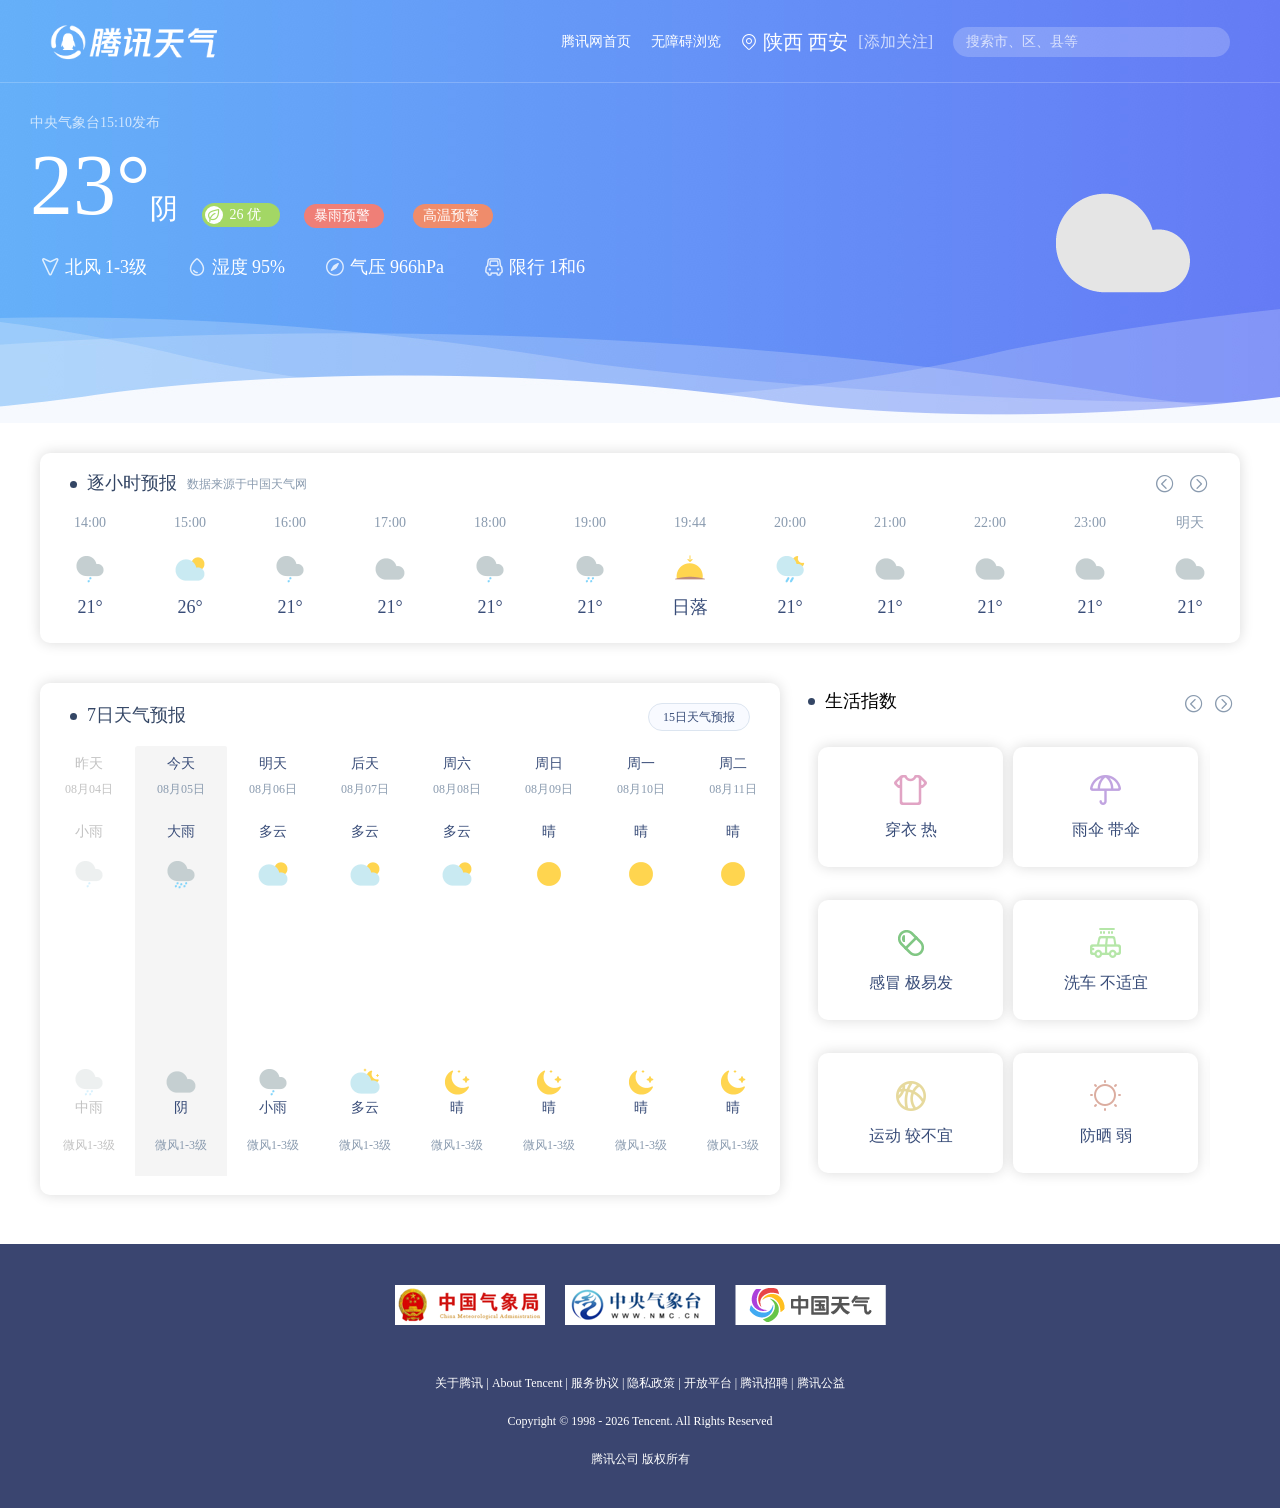
==== commit ba936a0e: "api引入二十四小时预报和七天天气预报" ====
--- a/index.html
+++ b/index.html
@@ -583,7 +583,7 @@
     </div>
   </div>
   <script src="./api.js"></script>
-  <script src="./index.js"></script>
+  <script src="./index.js?v=2"></script>
 </body>
 
 </html>
--- a/index.css
+++ b/index.css
@@ -890,6 +890,11 @@
   color: #c2c2c2;
 }
 
+.sevendays .item.second {
+  background-color: #f5f5f5;
+  border-radius: 3px 2px 0 0;
+}
+
 .sevendays .item .date {
   font-size: 12px;
   color: #8a9baf;
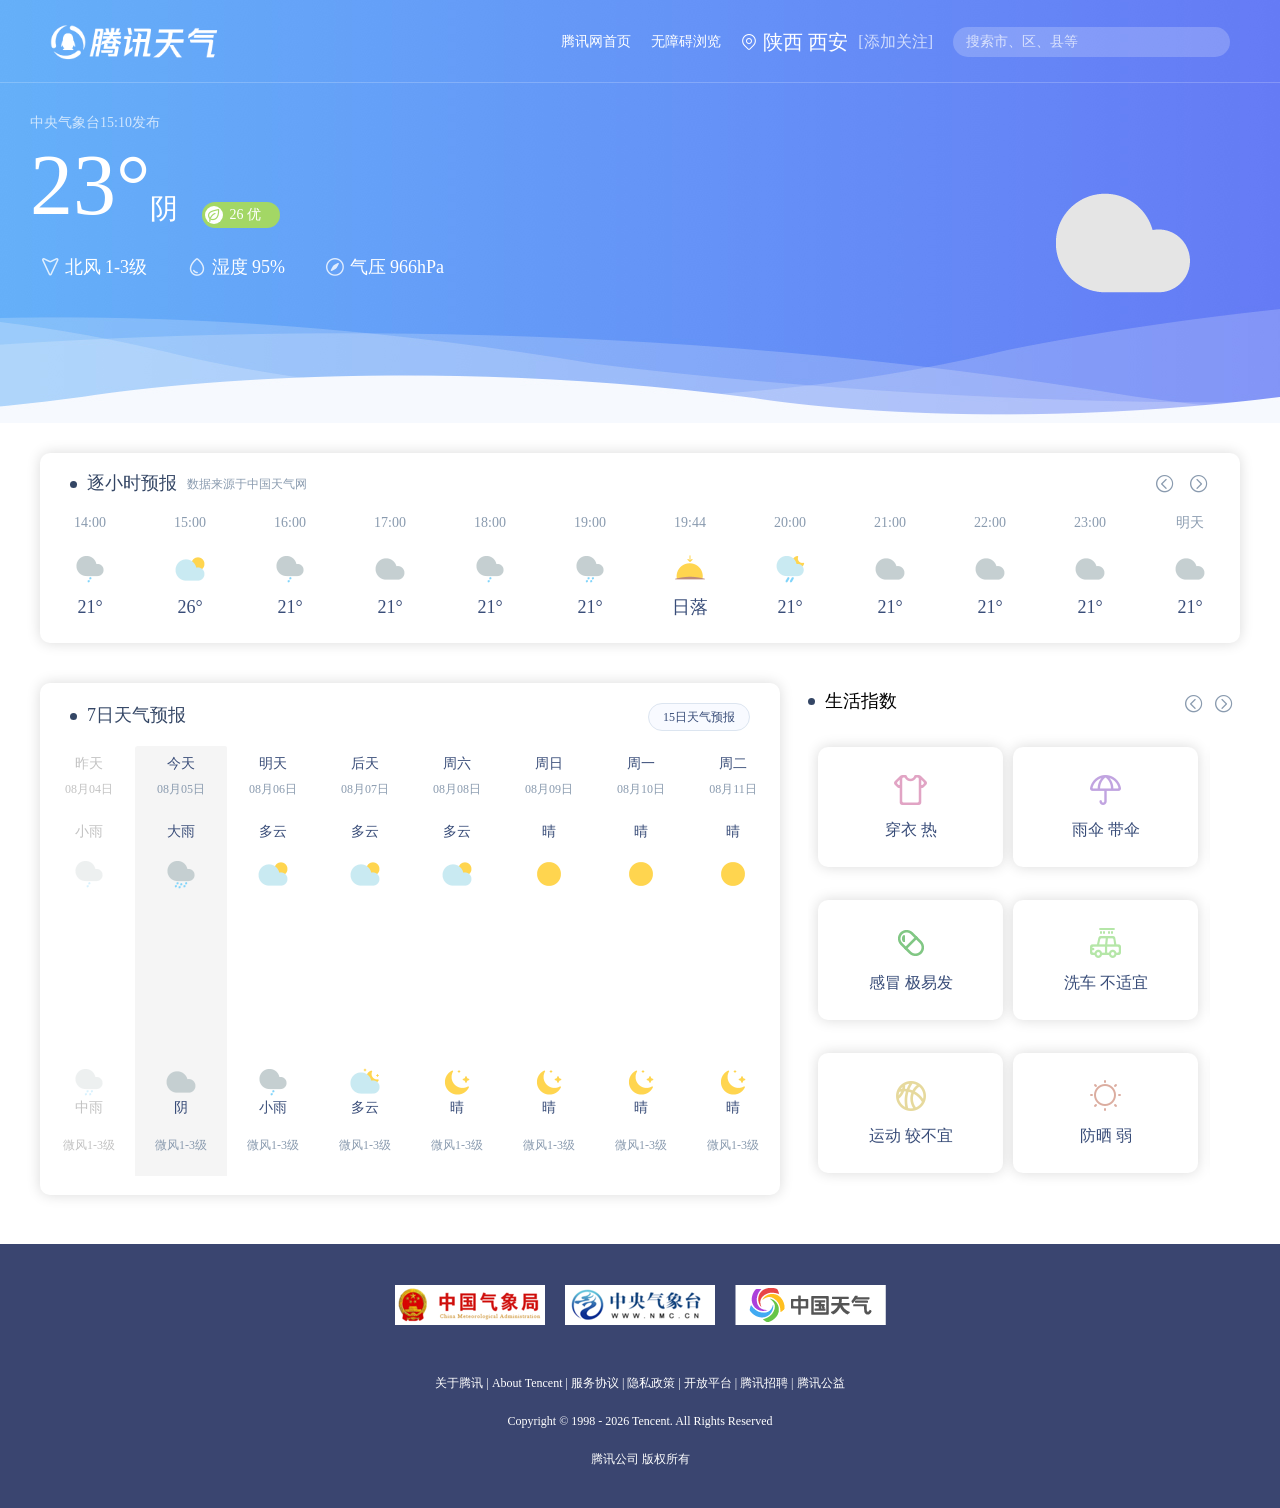
==== commit bc1e377e: "第一部分api调用，生活指数模块api调用，空气质量指数，预警信息完成" ====
--- a/index.html
+++ b/index.html
@@ -5,7 +5,8 @@
   <meta charset="UTF-8">
   <meta name="viewport" content="width=device-width, initial-scale=1.0">
   <title>腾讯天气</title>
-  <link rel="stylesheet" href="./index.css">
+  <link rel="shortcut icon" href="./img/eee.ico" />
+  <link rel="stylesheet" href="./index.css?v=10">
   <link rel="stylesheet" href="./download (9)/font_5219262_quy645chwq/iconfont.css">
 </head>
 
@@ -113,19 +114,7 @@
               </div>
             </div>
           </div>
-          <div class="idlevel">
-            <p class="info-aqi rainn">
-              <!-- <span class="aqi-icon"></span> -->
-              <span class="aqi-num">暴雨预警</span>
-            </p>
-          </div>
-          <div class="idlevel">
-            <p class="info-aqi shinee">
-              <!-- <span class="aqi-icon"></span> -->
-              <span class="aqi-num">高温预警</span>
-              <!-- <span class="aqi-level">优</span> -->
-            </p>
-          </div>
+          <ul class="alert-list" id="alertList"></ul>
         </div>
         <div class="other">
           <p class="item">
@@ -582,8 +571,8 @@
       </div>
     </div>
   </div>
-  <script src="./api.js"></script>
-  <script src="./index.js?v=2"></script>
+  <script src="./api.js?v=3"></script>
+  <script src="./index.js?v=14"></script>
 </body>
 
 </html>
--- a/index.css
+++ b/index.css
@@ -485,12 +485,13 @@
 #ct-main .idlevel .info-aqi {
   display: inline-flex;
   align-items: center;
-  width: 65px;
+  min-width: 65px;
   border-radius: 18px;
   font-size: 14px;
   color: #fff;
   background-color: #a3d765;
   padding: 3px 10px 3px 3px;
+  line-height: 20px;
 }
 
 .popwindow {
@@ -513,7 +514,7 @@
 }
 
 .popwindow .header {
-  border-radius: 6px 6px 6px 6px;
+  border-radius: 6px 6px 0 0;
   height: 42px;
   line-height: 42px;
   padding-top: 0;
@@ -617,6 +618,90 @@
   margin-right: 0;
 }
 
+/* ===== 预警胶囊模块 ===== */
+.alert-list {
+  list-style: none;
+  display: flex;
+  align-self: flex-end;
+  gap: 20px;
+  margin: 0;
+  padding: 0;
+}
+
+.alert-item {
+  position: relative;
+  cursor: pointer;
+}
+
+.alert-capsule {
+  background-color: var(--alert-color, #a3d765);
+  border-radius: 18px;
+  font-size: 14px;
+  color: #fff;
+  padding: 3px 12px;
+  text-align: center;
+  white-space: nowrap;
+  line-height: 20px;
+}
+
+.alert-popwindow {
+  position: absolute;
+  display: none;
+  z-index: 2;
+  min-width: 254px;
+  top: 36px;
+  left: 50%;
+  transform: translateX(-50%);
+}
+
+.alert-item:hover .alert-popwindow {
+  display: block;
+}
+
+.alert-header {
+  background-color: var(--alert-color, #a3d765);
+  border-radius: 6px 6px 0 0;
+  height: 42px;
+  line-height: 42px;
+  padding-top: 0;
+  font-size: 18px;
+  color: #fff;
+  text-align: center;
+  position: relative;
+  white-space: nowrap;
+}
+
+.alert-header:before {
+  content: '';
+  display: block;
+  position: absolute;
+  width: 0;
+  height: 0;
+  border-left: 7px solid transparent;
+  border-right: 7px solid transparent;
+  border-bottom: 7px solid var(--alert-color, #a3d765);
+  top: -5px;
+  left: 50%;
+  margin-left: -7px;
+}
+
+.alert-detail {
+  background: #fff;
+  border-radius: 0 0 6px 6px;
+  padding: 12px 15px;
+  box-shadow: 0 4px 10px 0 rgba(0, 0, 0, .1);
+  max-height: 127px;
+  overflow-y: auto;
+}
+
+.alert-text {
+  font-size: 14px;
+  color: #555;
+  line-height: 1.6;
+  text-align: left;
+  margin: 0;
+}
+
 
 
 #ct-main .idlevel .info-aqi .aqi-icon {
@@ -628,10 +713,18 @@
   background-position: center;
   border-radius: 50%;
   margin-right: 6px;
+  flex-shrink: 0;
 }
 
 #ct-main .idlevel .info-aqi .aqi-num {
   margin-right: 4px;
+  white-space: nowrap;
+  flex-shrink: 0;
+}
+
+#ct-main .idlevel .info-aqi .aqi-level {
+  white-space: nowrap;
+  flex-shrink: 0;
 }
 
 .other {
@@ -655,6 +748,11 @@
   right: 50px;
   top: 130px;
   transform: translateY(-50%);
+}
+
+.content-wrap .picture img {
+  width: 134px;
+  height: 134px;
 }
 
 .container1 {
